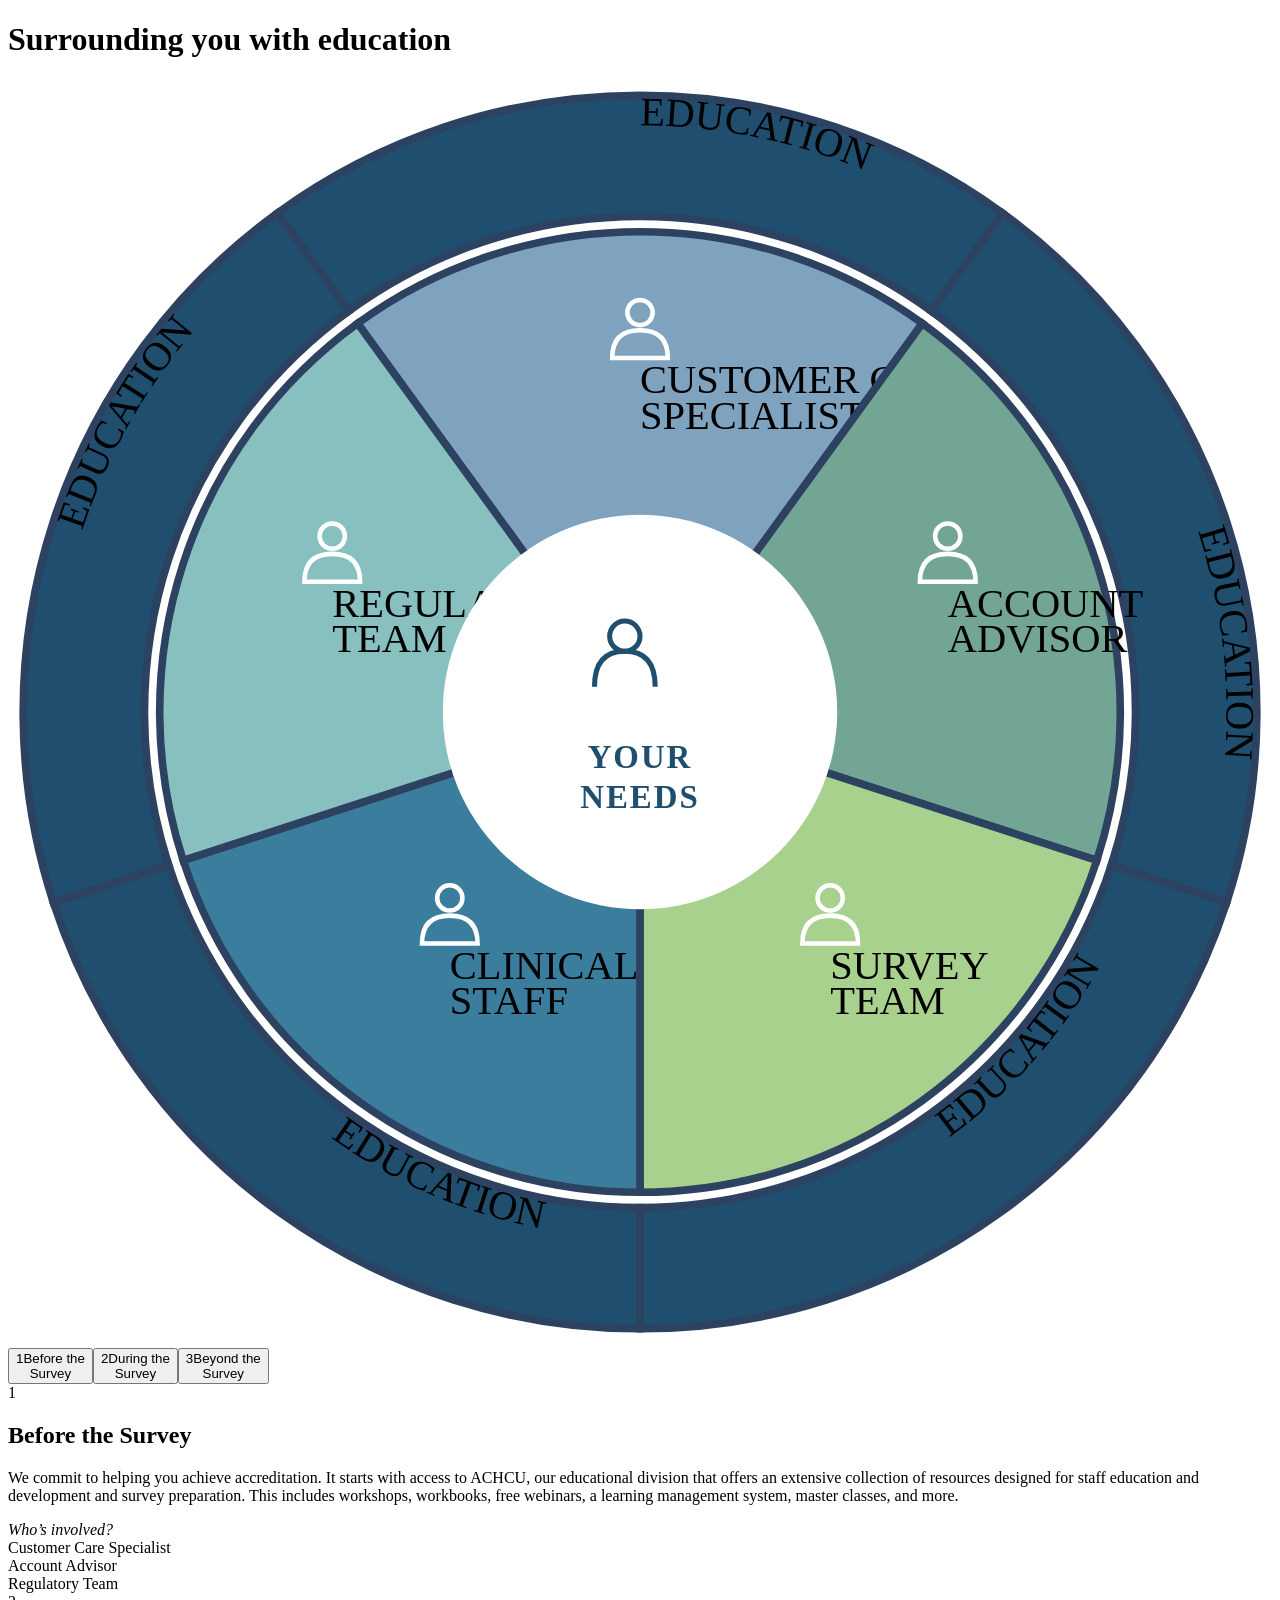
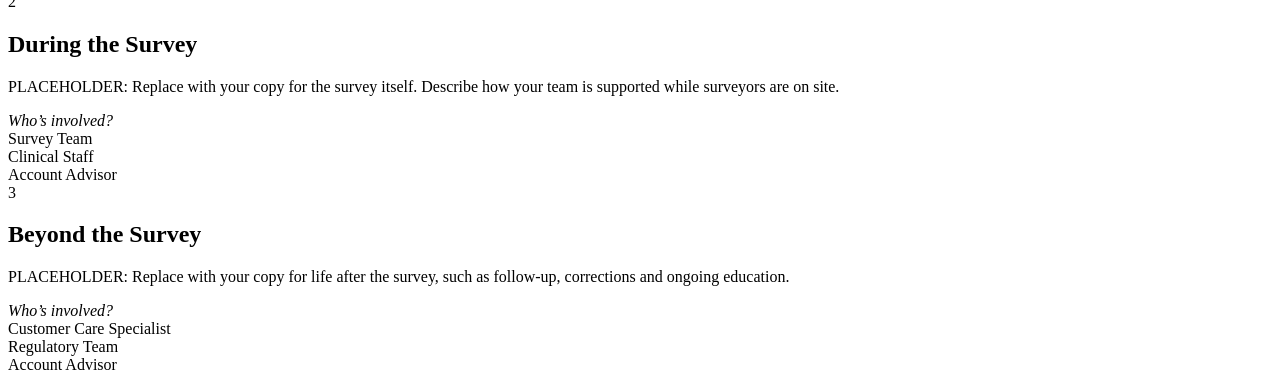
==== Surrounding you with education.html @ 45aa7999 "init" ====
<!DOCTYPE html>
<html lang="en">
<head>
<meta charset="utf-8">
<meta name="viewport" content="width=device-width, initial-scale=1, viewport-fit=cover">
<title>Surrounding you with education</title>
<link href="https://fonts.googleapis.com/css2?family=Montserrat:ital,wght@0,400;0,600;0,700;1,400&display=swap" rel="stylesheet">

</head>
<body>
<main>
<h1>Surrounding you with education</h1>
<div class="grid">
  <svg class="wheel" id="wheel" viewBox="0 0 500 500" role="img" aria-label="Wheel of teams surrounding your needs"></svg>
  <div>
    <div class="steps" id="steps"></div>
    <div class="scroller" id="scroller"></div>
  </div>
</div>
</main>
<script>
/* ---------- EDIT HERE ---------- */
const SEGMENTS = [ // angle = center of wedge (deg, 0 = right, -90 = top)
  {id:'care',  label:['CUSTOMER CARE','SPECIALIST'], angle:-90, color:'#7fa3bf'},
  {id:'acct',  label:['ACCOUNT','ADVISOR'],          angle:-18, color:'#73a595'},
  {id:'survey',label:['SURVEY','TEAM'],              angle:54,  color:'#a9d18e'},
  {id:'clin',  label:['CLINICAL','STAFF'],           angle:126, color:'#3a7d9c'},
  {id:'reg',   label:['REGULATORY','TEAM'],          angle:198, color:'#88c0c0'}
];
const STEPS = [
  {title:'Before the Survey', short:['Before the','Survey'],
   text:'We commit to helping you achieve accreditation. It starts with access to ACHCU, our educational division that offers an extensive collection of resources designed for staff education and development and survey preparation. This includes workshops, workbooks, free webinars, a learning management system, master classes, and more.',
   active:['care','acct','reg'], education:true},
  {title:'During the Survey', short:['During the','Survey'],
   text:'PLACEHOLDER: Replace with your copy for the survey itself. Describe how your team is supported while surveyors are on site.',
   active:['survey','clin','acct'], education:false},
  {title:'Beyond the Survey', short:['Beyond the','Survey'],
   text:'PLACEHOLDER: Replace with your copy for life after the survey, such as follow-up, corrections and ongoing education.',
   active:['care','reg','acct'], education:true}
];
/* ------------------------------- */
const NS='http://www.w3.org/2000/svg', C=250, R_IN=78, R_W=190, R_O1=196, R_O2=244;
const rad=d=>d*Math.PI/180, pt=(r,a)=>[C+r*Math.cos(rad(a)),C+r*Math.sin(rad(a))];
const f=n=>n.toFixed(2);
function wedge(r1,r2,a1,a2){const [x1,y1]=pt(r2,a1),[x2,y2]=pt(r2,a2),[x3,y3]=pt(r1,a2),[x4,y4]=pt(r1,a1);
 return `M${f(x1)} ${f(y1)}A${r2} ${r2} 0 0 1 ${f(x2)} ${f(y2)}L${f(x3)} ${f(y3)}A${r1} ${r1} 0 0 0 ${f(x4)} ${f(y4)}Z`}
function el(tag,attrs,parent,html){const e=document.createElementNS(NS,tag);for(const k in attrs)e.setAttribute(k,attrs[k]);if(html)e.innerHTML=html;parent.appendChild(e);return e}
const svg=document.getElementById('wheel');
const defs=el('defs',{},svg);
const rings={},segs={};
SEGMENTS.forEach(s=>{
  const a1=s.angle-36,a2=s.angle+36;
  // outer education ring
  const rg=el('g',{class:'ringseg'},svg);
  el('path',{d:wedge(R_O1,R_O2,a1,a2),fill:'#1f4e6e',stroke:'#2c4260','stroke-width':3},rg);
  const bottom=s.angle>0&&s.angle<180, r=bottom?R_O1+12:R_O2-12;
  const [sx,sy]=pt(r,bottom?a2-5:a1+5),[ex,ey]=pt(r,bottom?a1+5:a2-5);
  el('path',{id:'arc-'+s.id,d:`M${f(sx)} ${f(sy)}A${r} ${r} 0 0 ${bottom?0:1} ${f(ex)} ${f(ey)}`,fill:'none'},defs);
  const t=el('text',{class:'ringtxt'},rg);
  t.innerHTML=`<textPath href="#arc-${s.id}" startOffset="50%">EDUCATION</textPath>`;
  rings[s.id]=rg;
  // inner wedge
  const g=el('g',{class:'seg',tabindex:'-1'},svg);
  el('path',{d:wedge(R_IN-4,R_W,a1,a2),fill:s.color,stroke:'#2c4260','stroke-width':3},g);
  const [lx,ly]=pt(128,s.angle);
  // simple person icon
  el('circle',{cx:lx,cy:ly-30,r:5,fill:'none',stroke:'#fff','stroke-width':1.8},g);
  el('path',{d:`M${lx-11} ${ly-12}q0-11 11-11t11 11z`,fill:'none',stroke:'#fff','stroke-width':1.8},g);
  const tt=el('text',{x:lx,y:ly+2},g);
  s.label.forEach((w,i)=>el('tspan',{x:lx,dy:i?14:0},tt,w));
  segs[s.id]=g;
});
// center
el('circle',{cx:C,cy:C,r:R_IN,fill:'#fff'},svg);
el('circle',{cx:C-6,cy:C-30,r:6,fill:'none',stroke:'#1f4e6e','stroke-width':2},svg);
el('path',{d:`M${C-18} ${C-10}q0-14 12-14t12 14`,fill:'none',stroke:'#1f4e6e','stroke-width':2},svg);
el('circle',{cx:C+12,cy:C-24,r:20,fill:'none',stroke:'#1f4e6e','stroke-width':2,opacity:0},svg);
const ct=el('text',{x:C,y:C+22,'text-anchor':'middle','font-size':13,'font-weight':700,fill:'#1f4e6e','letter-spacing':'.06em'},svg);
el('tspan',{x:C},ct,'YOUR');el('tspan',{x:C,dy:16},ct,'NEEDS');

// steps + panels
const stepsEl=document.getElementById('steps'), sc=document.getElementById('scroller');
const names={care:'Customer Care Specialist',acct:'Account Advisor',survey:'Survey Team',clin:'Clinical Staff',reg:'Regulatory Team'};
const btns=STEPS.map((s,i)=>{
  const b=document.createElement('button');b.className='step';b.type='button';
  b.setAttribute('aria-label',`Step ${i+1}: ${s.title}`);
  b.innerHTML=`<span class="dot">${i+1}</span><span>${s.short.join('<br>')}</span>`;
  b.onclick=()=>sc.scrollTo({left:i*sc.clientWidth});
  stepsEl.appendChild(b);
  if(i<STEPS.length-1){const c=document.createElement('span');c.className='conn';stepsEl.appendChild(c)}
  const p=document.createElement('section');p.className='panel';
  p.innerHTML=`<div class="head"><span class="badge">${i+1}</span><h2>${s.title}</h2></div><p>${s.text}</p>
   <div class="who"><em>Who’s involved?</em><div class="teams">${s.active.map(id=>`<div class="team"><i></i>${names[id]}</div>`).join('')}</div></div>`;
  sc.appendChild(p);
  return b;
});
let cur=-1;
function setStep(i){
  if(i===cur)return;cur=i;
  btns.forEach((b,j)=>{b.classList.toggle('on',j===i);b.setAttribute('aria-current',j===i?'step':'false')});
  const s=STEPS[i];
  SEGMENTS.forEach(g=>{
    segs[g.id].classList.toggle('dim',!s.active.includes(g.id));
    rings[g.id].classList.toggle('dim',!s.education);
  });
}
sc.addEventListener('scroll',()=>setStep(Math.round(sc.scrollLeft/sc.clientWidth)),{passive:true});
let lock=false;
sc.addEventListener('wheel',e=>{
  const d=Math.abs(e.deltaY)>=Math.abs(e.deltaX)?e.deltaY:e.deltaX;
  if(Math.abs(d)<4)return;
  const next=cur+(d>0?1:-1);
  if(next<0||next>=STEPS.length)return; // at the first/last step, let the page scroll normally
  e.preventDefault();
  if(lock)return;
  lock=true;
  sc.scrollTo({left:next*sc.clientWidth});
  setTimeout(()=>{lock=false},700);
},{passive:false});
setStep(0);
</script>
</body>
</html>
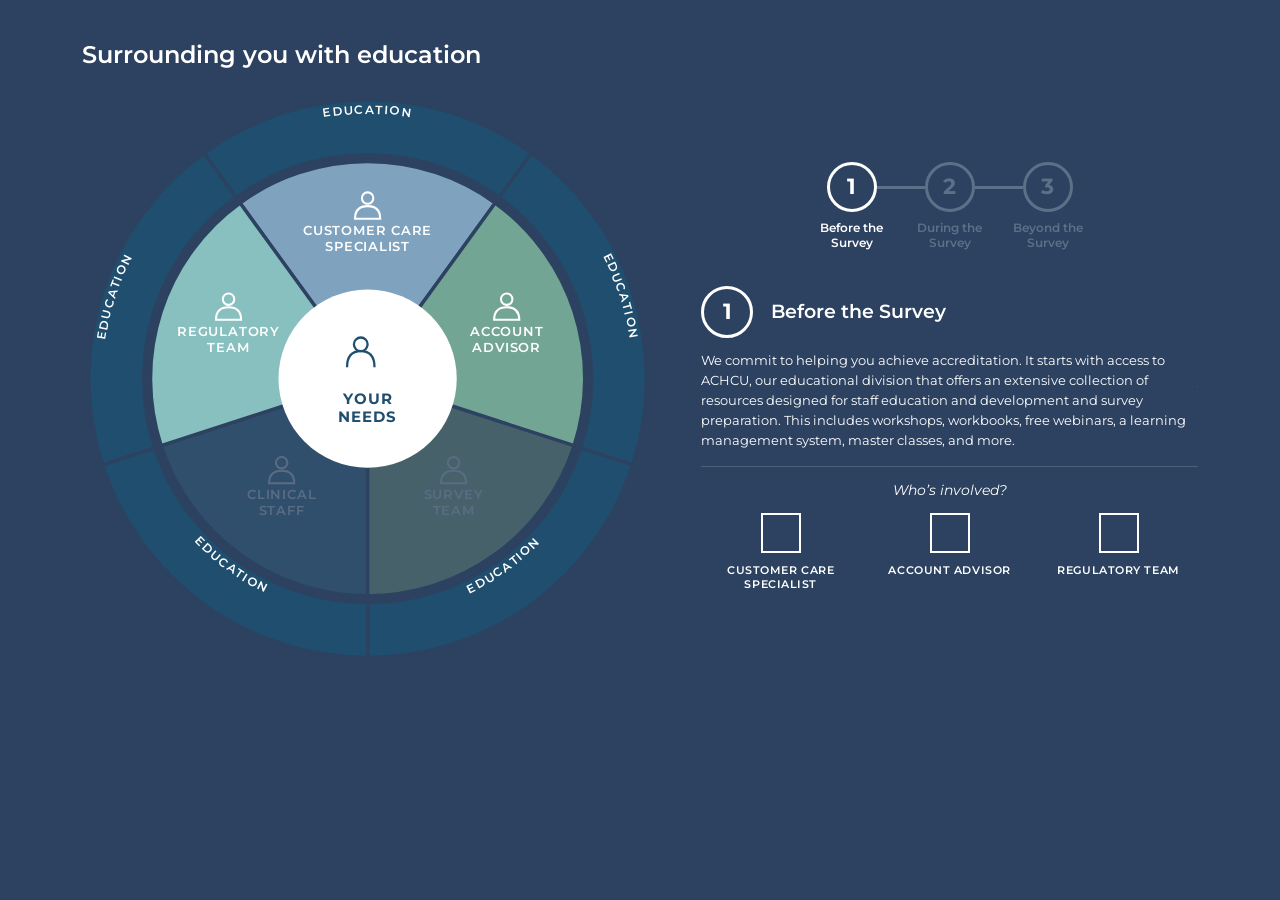
==== commit 3b5dccec: "linked css file" ====
--- a/Surrounding you with education.html
+++ b/Surrounding you with education.html
@@ -5,7 +5,7 @@
 <meta name="viewport" content="width=device-width, initial-scale=1, viewport-fit=cover">
 <title>Surrounding you with education</title>
 <link href="https://fonts.googleapis.com/css2?family=Montserrat:ital,wght@0,400;0,600;0,700;1,400&display=swap" rel="stylesheet">
-
+<link rel="stylesheet" href="style.css">
 </head>
 <body>
 <main>
--- a/style.css
+++ b/style.css
@@ -0,0 +1,34 @@
+:root{color-scheme:dark;--bg:#2c4260;--ring:#1f4e6e;--ink:#fff;--mute:#5c7088;--line:#4a617c;
+box-sizing:border-box;padding-top:env(safe-area-inset-top,0px);padding-bottom:env(safe-area-inset-bottom,0px)}
+*{box-sizing:border-box}
+body{margin:0;background:var(--bg);color:var(--ink);font-family:Montserrat,system-ui,sans-serif;min-height:100vh}
+main{max-width:1180px;margin:0 auto;padding:40px 32px}
+h1{font-size:24px;font-weight:600;margin:0 0 24px}
+.grid{display:grid;grid-template-columns:minmax(0,1.15fr) minmax(0,1fr);gap:48px;align-items:center}
+svg.wheel{width:100%;height:auto;display:block}
+.seg,.ringseg{transition:opacity .45s ease}
+.dim{opacity:.22}
+.seg text,.ringtxt{fill:#fff;font-weight:600;font-size:11.5px;letter-spacing:.06em;text-anchor:middle}
+.ringtxt{font-size:10.5px;letter-spacing:.12em}
+.lbl-dark{fill:#fff}
+.steps{display:flex;align-items:flex-start;justify-content:center;gap:0;margin-bottom:36px}
+.step{all:unset;cursor:pointer;display:flex;flex-direction:column;align-items:center;width:50px;white-space:nowrap;text-align:center;font-size:12px;font-weight:600;color:var(--mute);gap:8px;transition:color .3s}
+.step .dot{width:50px;height:50px;border-radius:50%;border:3px solid var(--mute);display:grid;place-items:center;font-size:22px;font-weight:700;transition:all .3s}
+.step.on{color:#fff}.step.on .dot{border-color:#fff;background:var(--bg)}
+.step:hover .dot{border-color:#cfe0f0}
+.step:focus-visible .dot{outline:3px solid #a9d18e;outline-offset:3px}
+.conn{flex:none;width:48px;height:3px;background:var(--mute);margin-top:24px}
+.scroller{display:flex;height:310px;overflow-x:auto;overflow-y:hidden;scroll-snap-type:x mandatory;scroll-behavior:smooth;scrollbar-width:none}
+.scroller::-webkit-scrollbar{display:none}
+.panel{flex:0 0 100%;min-width:0;height:310px;scroll-snap-align:start;display:flex;flex-direction:column;justify-content:flex-start}
+.head{display:flex;gap:18px;align-items:center;margin-bottom:12px}
+.badge{flex:none;width:52px;height:52px;border-radius:50%;border:3px solid #fff;display:grid;place-items:center;font-size:22px;font-weight:700}
+.head h2{margin:0;font-size:19px;font-weight:600}
+.panel p{margin:0 0 16px;font-size:13px;line-height:1.55;max-width:60ch}
+.who{border-top:1px solid var(--line);padding-top:14px}
+.who em{display:block;text-align:center;font-size:14px;margin-bottom:14px}
+.teams{display:flex;justify-content:space-between;gap:10px}
+.team{flex:1;text-align:center;font-size:11px;font-weight:600;letter-spacing:.05em;text-transform:uppercase}
+.team i{display:block;width:40px;height:40px;border:2px solid #fff;margin:0 auto 10px}
+@media (max-width:860px){.grid{grid-template-columns:1fr;gap:28px}main{padding:28px 18px}.scroller,.panel{height:360px}}
+@media (prefers-reduced-motion:reduce){.scroller{scroll-behavior:auto}.seg,.ringseg{transition:none}}
